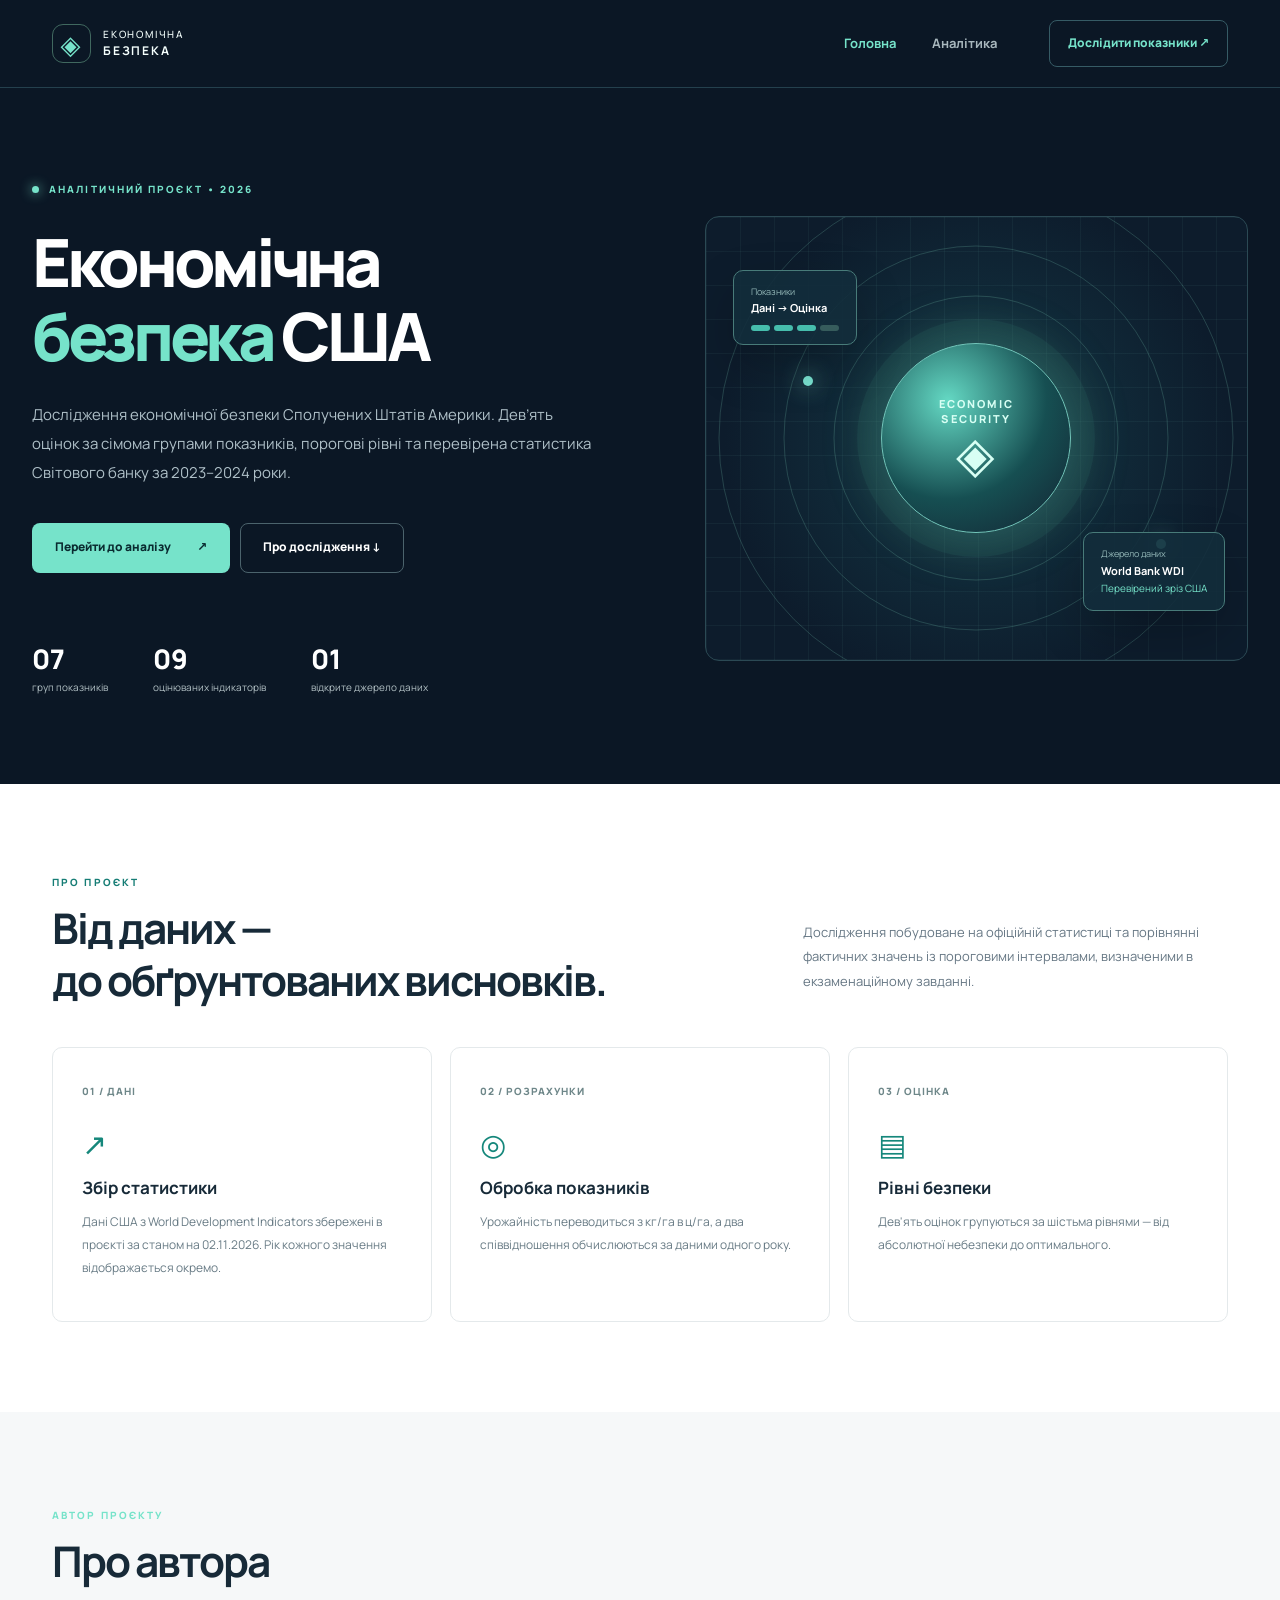
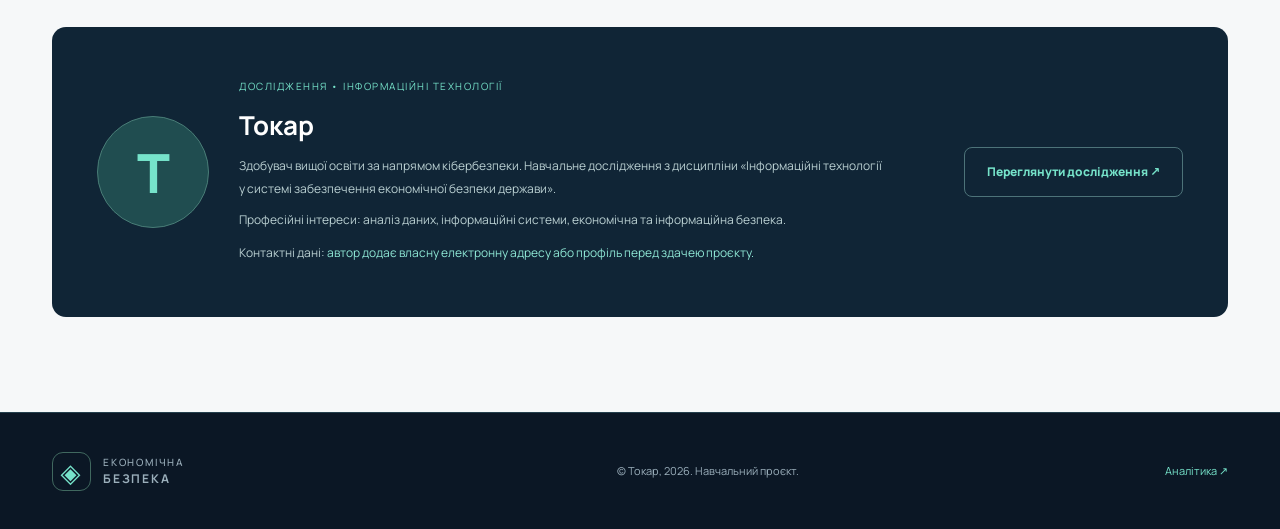
==== index.html @ b8176e13 "Add files via upload" ====
<!doctype html>
<html lang="uk">
<head>
  <meta charset="UTF-8" />
  <meta name="viewport" content="width=device-width, initial-scale=1" />
  <meta name="description" content="Інтерактивний аналіз економічної безпеки країни за показниками Світового банку" />
  <title>Економічна безпека США — Головна</title>
  <link rel="stylesheet" href="styles.css" />
</head>
<body data-page="home">
  <header class="site-header"><div class="container nav-inner">
    <a href="index.html" class="brand" aria-label="На головну"><span class="brand-mark">◈</span><span>ЕКОНОМІЧНА<br><b>БЕЗПЕКА</b></span></a>
    <nav class="main-nav" aria-label="Основна навігація"><a href="index.html" class="active" aria-current="page">Головна</a><a href="analysis.html">Аналітика</a></nav>
    <a class="nav-cta" href="analysis.html">Дослідити показники <span aria-hidden="true">↗</span></a>
  </div></header>
  <main>
    <section class="hero container">
      <div class="hero-copy">
        <div class="eyebrow"><span class="live-dot"></span> АНАЛІТИЧНИЙ ПРОЄКТ • 2026</div>
        <h1>Економічна<br><em>безпека</em> США</h1>
        <p class="hero-description">Дослідження економічної безпеки Сполучених Штатів Америки. Дев’ять оцінок за сімома групами показників, порогові рівні та перевірена статистика Світового банку за 2023–2024 роки.</p>
        <div class="hero-actions"><a href="analysis.html" class="btn btn-primary">Перейти до аналізу <span>↗</span></a><a href="#about" class="btn btn-secondary">Про дослідження ↓</a></div>
        <div class="hero-footer"><div><strong>07</strong><span>груп показників</span></div><div><strong>09</strong><span>оцінюваних індикаторів</span></div><div><strong>01</strong><span>відкрите джерело даних</span></div></div>
      </div>
      <div class="hero-visual" aria-hidden="true"><div class="visual-grid"></div><div class="glow glow-1"></div><div class="glow glow-2"></div><div class="center-orb"><span>ECONOMIC<br>SECURITY</span><b>◈</b></div><div class="orbit orbit-1"></div><div class="orbit orbit-2"></div><div class="orbit orbit-3"></div><div class="float-card fc-top"><small>Показники</small><strong>Дані → Оцінка</strong><span class="mini-dots"><i></i><i></i><i></i><i></i></span></div><div class="float-card fc-bottom"><small>Джерело даних</small><strong>World Bank WDI</strong><span>Перевірений зріз США</span></div></div>
    </section>
    <section id="about" class="section-block light-block"><div class="container">
      <div class="section-head"><div><div class="eyebrow dark-eyebrow">ПРО ПРОЄКТ</div><h2>Від даних —<br>до обґрунтованих висновків.</h2></div><p>Дослідження побудоване на офіційній статистиці та порівнянні фактичних значень із пороговими інтервалами, визначеними в екзаменаційному завданні.</p></div>
      <div class="steps"><article class="step"><span class="step-no">01 / ДАНІ</span><div class="step-icon">↗</div><h3>Збір статистики</h3><p>Дані США з World Development Indicators збережені в проєкті за станом на 02.11.2026. Рік кожного значення відображається окремо.</p></article><article class="step"><span class="step-no">02 / РОЗРАХУНКИ</span><div class="step-icon">◎</div><h3>Обробка показників</h3><p>Урожайність переводиться з кг/га в ц/га, а два співвідношення обчислюються за даними одного року.</p></article><article class="step"><span class="step-no">03 / ОЦІНКА</span><div class="step-icon">▤</div><h3>Рівні безпеки</h3><p>Дев'ять оцінок групуються за шістьма рівнями — від абсолютної небезпеки до оптимального.</p></article></div>
    </div></section>
    <section class="author-section container"><div class="section-head"><div><div class="eyebrow">АВТОР ПРОЄКТУ</div><h2>Про автора</h2></div></div><div class="author-panel"><div class="author-avatar">Т</div><div class="author-text"><span class="muted-caption">ДОСЛІДЖЕННЯ • ІНФОРМАЦІЙНІ ТЕХНОЛОГІЇ</span><h3>Токар</h3><p>Здобувач вищої освіти за напрямом кібербезпеки. Навчальне дослідження з дисципліни «Інформаційні технології у системі забезпечення економічної безпеки держави».</p><p>Професійні інтереси: аналіз даних, інформаційні системи, економічна та інформаційна безпека.</p><p class="author-contact" id="contact">Контактні дані: <span class="accent-text">автор додає власну електронну адресу або профіль перед здачею проєкту.</span></p></div><a href="analysis.html" class="btn btn-outline-light">Переглянути дослідження ↗</a></div></section>
  </main>
  <footer class="site-footer"><div class="container footer-inner"><div class="brand footer-brand"><span class="brand-mark">◈</span><span>ЕКОНОМІЧНА<br><b>БЕЗПЕКА</b></span></div><span>© Токар, 2026. Навчальний проєкт.</span><a href="analysis.html">Аналітика ↗</a></div></footer>
</body>
</html>
---- styles.css ----
@import url('https://fonts.googleapis.com/css2?family=DM+Sans:wght@400;500;600;700&family=Manrope:wght@400;500;600;700;800&display=swap');
:root{--navy:#0b1725;--navy2:#102536;--teal:#76e3ca;--ink:#172a38;--gray:#667784;--paper:#f6f8f9;--line:#e4e9eb;--white:#fff;--danger:#c34a56;--warning:#bd842d;--safe:#168773;--font:'Manrope',system-ui,-apple-system,BlinkMacSystemFont,'Segoe UI',sans-serif}
*{box-sizing:border-box}html{scroll-behavior:smooth}body{margin:0;font-family:var(--font);color:var(--ink);background:var(--paper);font-size:15px;line-height:1.7}a{color:inherit;text-decoration:none}button,input,select{font:inherit}button{cursor:pointer}.container{max-width:1240px;margin-inline:auto;padding-inline:32px}.site-header{background:var(--navy);color:#f5fffd;border-bottom:1px solid #24404d}.nav-inner{min-height:87px;display:flex;align-items:center;gap:52px}.brand{display:inline-flex;align-items:center;gap:12px;font-size:10px;letter-spacing:.18em;line-height:1.48;font-weight:500;min-width:200px}.brand b{font-size:12px}.brand-mark{display:grid;place-items:center;width:39px;height:39px;border:1px solid #40685f;color:var(--teal);font-size:26px;border-radius:11px}.main-nav{display:flex;gap:36px;margin-left:auto}.main-nav a{font-size:13px;font-weight:700;color:#a8b7bd}.main-nav a:hover,.main-nav a.active{color:var(--teal)}.nav-cta{border:1px solid #365b65;background:transparent;border-radius:8px;padding:12px 18px;color:var(--teal);font-weight:800;font-size:12px;white-space:nowrap}.nav-cta:hover{border-color:var(--teal)}.hero{min-height:655px;padding-block:93px 88px;display:grid;grid-template-columns:1.08fr .92fr;align-items:center;gap:35px;color:var(--white);max-width:none;background:var(--navy)}.hero>*{max-width:650px}.hero-copy{justify-self:end;width:100%}.hero-visual{justify-self:start;width:100%;height:445px;position:relative;overflow:hidden;border-radius:14px;border:1px solid #2b4954;background:radial-gradient(circle at center,#1d4b4a,#102837 42%,#0d1c2c 72%)}.eyebrow{font-size:10px;letter-spacing:.21em;font-weight:800;color:var(--teal);display:flex;align-items:center;gap:10px}.live-dot{width:7px;height:7px;background:var(--teal);border-radius:50%;box-shadow:0 0 12px var(--teal)}h1,h2,h3,p{margin-top:0}h1{font-size:clamp(50px,5.2vw,83px);line-height:1.11;letter-spacing:-.065em;font-weight:800;margin:27px 0}h1 em{font-style:normal;color:var(--teal)}.hero-description{max-width:560px;color:#afc0c8;line-height:1.95;font-size:15px}.hero-actions{display:flex;gap:10px;margin-top:35px;flex-wrap:wrap}.btn{min-height:50px;display:inline-flex;align-items:center;justify-content:center;gap:26px;border-radius:8px;padding:11px 22px;font-weight:800;font-size:12px;border:1px solid transparent}.btn-primary{background:var(--teal);color:#0a2b30}.btn-primary:hover{background:#9cf5df}.btn-secondary{color:white;border-color:#4b636c}.btn-secondary:hover{background:#213845}.hero-footer{display:flex;gap:45px;padding-top:70px}.hero-footer>div{display:flex;flex-direction:column}.hero-footer strong{font-size:27px;line-height:1.2;font-weight:800;color:#fff}.hero-footer span{font-size:10px;color:#b2c0c4;margin-top:4px}.visual-grid{position:absolute;inset:0;background-image:linear-gradient(#7dccbf0f 1px,transparent 1px),linear-gradient(90deg,#7dccbf0f 1px,transparent 1px);background-size:34px 34px}.center-orb{width:190px;height:190px;left:50%;top:50%;transform:translate(-50%,-50%);position:absolute;background:radial-gradient(circle at 35% 30%,#64d8c3,#164f52 55%,#14313c 85%);border:1px solid #73c7bb;border-radius:50%;box-shadow:0 0 60px #66dec840,0 0 0 24px #2a5d5740;display:flex;align-items:center;justify-content:center;flex-direction:column;color:#d8fff4;line-height:1.4;font-size:11px;letter-spacing:.19em;text-align:center;font-weight:800}.center-orb b{font-size:50px;font-weight:400;line-height:1.1}.orbit{position:absolute;border:1px solid #7dcbb738;border-radius:50%;left:50%;top:50%;transform:translate(-50%,-50%)}.orbit-1{width:285px;height:285px}.orbit-2{width:385px;height:385px}.orbit-3{width:515px;height:515px}.glow{position:absolute;width:10px;height:10px;border-radius:50%;background:#7ae2d1;box-shadow:0 0 22px #7ae2d1}.glow-1{left:18%;top:36%}.glow-2{right:15%;bottom:25%}.float-card{position:absolute;background:#122d3be5;border:1px solid #487b79;border-radius:10px;padding:13px 17px;display:flex;flex-direction:column;box-shadow:0 20px 50px #0003}.float-card small{font-size:9px;color:#94b8b8}.float-card strong{font-size:11px;color:#fff}.float-card>span{font-size:10px;color:var(--teal)}.fc-top{left:5%;top:12%}.fc-bottom{right:4%;bottom:11%}.mini-dots{display:flex;gap:4px;margin-top:7px}.mini-dots i{height:6px;width:19px;border-radius:3px;background:#46bdac}.mini-dots i:last-child{background:#365c5c}.section-block{padding:90px 0}.light-block{background:#fff}.section-head{display:flex;justify-content:space-between;gap:60px;align-items:end;margin-bottom:40px}.section-head h2,.section-heading-row h2{font-size:clamp(29px,3.3vw,44px);line-height:1.23;letter-spacing:-.047em;margin:12px 0 0}.section-head>p{max-width:425px;color:var(--gray);font-size:13px;line-height:1.9}.dark-eyebrow{color:#167d75}.steps{display:grid;grid-template-columns:repeat(3,1fr);gap:18px}.step{border:1px solid var(--line);padding:29px;border-radius:10px;min-height:252px}.step-no{font-size:10px;letter-spacing:.1em;font-weight:800;color:#6e8789}.step-icon{color:#15877b;font-size:30px;margin-top:16px}.step h3{font-size:17px;margin:5px 0 8px}.step p{font-size:12px;color:#687b85;line-height:1.9}.author-section{padding-block:95px}.author-panel{display:flex;align-items:center;gap:30px;padding:45px;background:var(--navy2);color:white;border-radius:14px}.author-avatar{flex:0 0 112px;height:112px;display:grid;place-items:center;background:#204d50;border:1px solid #497d77;color:var(--teal);border-radius:100%;font-size:54px;font-weight:800}.author-text{max-width:650px;flex:1}.muted-caption{font-size:10px;color:var(--teal);letter-spacing:.15em}.author-text h3{font-size:26px;margin:5px 0 8px}.author-text p{font-size:12px;color:#bad0d2;line-height:1.9;margin-bottom:8px}.author-contact{margin-top:10px}.accent-text{color:#8ee7d5}.author-panel>.btn{margin-left:auto;white-space:nowrap}.btn-outline-light{border-color:#4d7379;color:var(--teal)}.site-footer{background:var(--navy);border-top:1px solid #24404d;color:#9bafbb}.footer-inner{display:flex;align-items:center;justify-content:space-between;gap:20px;min-height:116px}.footer-inner>span,.footer-inner>a{font-size:11px}.footer-inner>a{color:var(--teal)}
/* ANALYTICS */
body[data-page=analysis]{background:#f7f9f9}.analysis-hero{max-width:none;background:var(--navy);color:white;padding-top:72px;padding-bottom:70px}.analysis-hero>*{max-width:1176px;margin-inline:auto}.analysis-hero h1{font-size:clamp(46px,4.7vw,74px);margin-bottom:18px}.analysis-hero>p{font-size:14px;color:#b8c7ce;line-height:1.9;max-width:730px;margin-inline:auto auto}.analysis-hero>.eyebrow{max-width:1176px}.country-toolbar{margin-top:34px;padding:20px;background:#173143;border:1px solid #365262;border-radius:12px;display:flex;align-items:end;gap:12px;flex-wrap:wrap}.field-group{flex:1;min-width:180px}.field-group label{display:block;font-size:10px;color:#a7c0c4;font-weight:800;margin-bottom:6px;letter-spacing:.04em}.field-group select,.field-group input{width:100%;background:#f8fbfb;border:0;border-radius:7px;padding:12px 13px;color:#213d45;font-size:13px;min-height:49px}.country-toolbar .btn{min-height:49px}.notice{margin-top:13px;font-size:11px;color:#acc7c7;padding:10px 14px;border-radius:6px;background:#18303a}.notice.error{color:#ffcbca;background:#542f39}.notice.ok{color:#a6efdc;background:#183d3d}.dashboard{padding-block:70px 105px}.dashboard-overview{display:flex;gap:35px;align-items:stretch;justify-content:space-between;padding-bottom:38px;border-bottom:1px solid var(--line)}.overview-heading{flex:1}.overview-heading h2{font-size:36px;line-height:1.2;margin:8px 0}.overview-heading p{font-size:12px;color:#71818a;max-width:510px}.stats-row{display:grid;grid-template-columns:repeat(3,1fr);gap:12px;flex:1.3}.stat-card{border:1px solid var(--line);border-radius:11px;padding:20px;background:#fff;display:flex;flex-direction:column;justify-content:space-between}.stat-card>span{font-size:10px;color:#647984;font-weight:700}.stat-card strong{font-size:31px;font-weight:800;letter-spacing:-.03em;line-height:1.4}.stat-card small{font-size:9px;color:#819198}.section-heading-row{display:flex;align-items:end;justify-content:space-between;gap:20px;margin:56px 0 25px}.section-heading-row h2{font-size:30px}.section-note{font-size:11px;color:#798891;align-self:end}.indicator-grid{display:grid;grid-template-columns:repeat(3,minmax(0,1fr));gap:15px}.indicator-card{padding:22px;border:1px solid var(--line);border-radius:11px;background:#fff;display:flex;flex-direction:column;min-height:231px}.indicator-card .card-label{font-size:11px;color:#67808b;font-weight:800;min-height:38px;line-height:1.5}.indicator-card .card-value{font-size:31px;font-weight:800;letter-spacing:-.04em;line-height:1.2;margin:14px 0 5px;overflow-wrap:anywhere}.indicator-card .card-value small{font-size:12px;font-weight:600;letter-spacing:0;color:#71818b;margin-left:5px}.indicator-card .card-meta{font-size:10px;color:#8da0a5}.indicator-card .status-chip{margin-top:auto;align-self:start}.status-chip{display:inline-flex;align-items:center;gap:6px;font-size:10px;font-weight:800;line-height:1.4;padding:6px 10px;border-radius:6px;white-space:normal}.level-5{background:#e5f8f1;color:#087b60}.level-4{background:#e3f2ec;color:#187d67}.level-3{background:#fff4da;color:#966317}.level-2{background:#fff0e8;color:#b9682d}.level-1{background:#fce8e5;color:#ad4a43}.level-0{background:#fde4e8;color:#a32e4c}.level-na{background:#e8edef;color:#647b84}.skeleton-card{height:225px;background:linear-gradient(110deg,#e8eeef 8%,#f4f6f6 18%,#e8eeef 33%);background-size:180% 100%;animation:skeleton 1.3s linear infinite;border-radius:10px}@keyframes skeleton{to{background-position-x:-200%}}.small-button{background:#fff;border:1px solid var(--line);border-radius:7px;color:#1d4850;font-weight:800;padding:9px 12px;font-size:11px}.small-button:hover{border-color:#138e7d}.table-wrap{overflow-x:auto;background:white;border:1px solid var(--line);border-radius:10px}table{width:100%;border-collapse:collapse;text-align:left;min-width:720px}th{font-size:10px;letter-spacing:.065em;color:#6b7d85;text-transform:uppercase;background:#f5f8f8}td{font-size:11px;color:#314c58}td,th{padding:14px 15px;border-bottom:1px solid #e9eeef}tbody tr:last-child td{border-bottom:0}.charts-grid{display:grid;grid-template-columns:repeat(2,minmax(0,1fr));gap:16px}.chart-card{background:white;border:1px solid var(--line);padding:22px;border-radius:11px}.chart-card h3{font-size:14px;margin-bottom:4px}.chart-subtitle{font-size:10px;color:#7a8d96;margin-bottom:13px}.chart-svg{width:100%;height:auto;display:block}.chart-legend{display:flex;gap:18px;flex-wrap:wrap;font-size:10px;color:#607984}.chart-legend span{display:flex;align-items:center;gap:7px}.legend-dot{width:8px;height:8px;border-radius:50%;display:inline-block}.conclusion-grid{display:grid;grid-template-columns:1fr 1fr;gap:16px}.conclusion-card{background:#fff;padding:25px;border:1px solid var(--line);border-radius:11px;min-height:200px}.conclusion-card h3{font-size:16px;margin:8px 0 16px}.card-icon{font-weight:800;border-radius:100%;height:30px;width:30px;display:grid;place-items:center}.card-icon.risk{color:#b13d55;background:#fce9eb}.card-icon.positive{color:#128b72;background:#dcf5ed}.conclusion-card ul{margin:0;padding-left:18px;font-size:12px;color:#49636d;line-height:2}.conclusion-card p{font-size:12px;color:#667d86}.summary-note{background:#103343;border-radius:11px;color:white;padding:28px;margin-top:16px}.summary-note strong{font-size:13px;color:var(--teal)}.summary-note p{color:#d3e4e8;font-size:12px;line-height:1.9;margin:10px 0 0}.method-intro,.sources-section>p{font-size:12px;color:#667d85;line-height:1.9}.formula-grid{display:grid;grid-template-columns:repeat(3,minmax(0,1fr));gap:12px;margin-top:20px}.formula-card{background:white;border:1px solid var(--line);border-radius:10px;padding:17px}.formula-card span{font-size:10px;font-weight:800;color:#5c7680;display:block;min-height:35px}.formula-card code{display:block;font-size:11px;color:#116d64;word-break:break-word;margin:5px 0 10px;font-weight:800}.formula-card p{color:#8a999c;font-size:10px;margin:0}.threshold-group{border:1px solid var(--line);border-radius:9px;padding:16px 18px;margin-top:12px;background:#fff}.threshold-group summary{cursor:pointer;font-weight:800;font-size:12px}.threshold-grid{display:flex;flex-wrap:wrap;gap:7px;margin-top:14px}.threshold-item{padding:8px;border:1px solid #e7eff0;border-radius:6px;font-size:10px;background:#fafcfc}.threshold-item span{display:block;color:#6d838b}.threshold-item strong{display:block;color:#244853}.sources-list{display:grid;grid-template-columns:repeat(2,minmax(0,1fr));gap:6px;margin-top:20px}.sources-list a{font-size:11px;overflow-wrap:anywhere;background:#fff;border:1px solid var(--line);border-radius:7px;padding:12px 14px;color:#0e7777}.sources-list a:hover{text-decoration:underline}.data-meta{font-size:10px!important;margin-top:20px;color:#86969b!important}
@media(max-width:1050px){.hero{grid-template-columns:1fr 1fr}.hero-footer{gap:20px}.author-panel{flex-wrap:wrap}.author-panel>.btn{margin-left:142px}.dashboard-overview{flex-direction:column}}@media(max-width:760px){.container{padding-inline:19px}.site-header .container{padding-inline:16px}.nav-inner{min-height:70px;gap:10px}.brand{min-width:auto;font-size:8px}.brand b{font-size:9px}.brand-mark{width:33px;height:33px;font-size:22px}.main-nav{gap:13px;margin-left:auto}.main-nav a{font-size:11px}.nav-cta{display:none}.hero{display:flex;flex-direction:column;align-items:stretch;padding-top:57px;padding-bottom:53px;gap:35px}.hero>*{max-width:none}.hero-visual{height:330px}.hero-footer{padding-top:45px;justify-content:space-between}.hero-footer strong{font-size:23px}.hero-footer span{font-size:9px}.section-block{padding:65px 0}.section-head{display:block}.section-head>p{margin-top:20px}.steps{grid-template-columns:1fr}.step{min-height:auto}.author-section{padding-block:65px}.author-panel{padding:25px;gap:20px}.author-avatar{flex-basis:65px;height:65px;font-size:35px}.author-text{flex-basis:100%}.author-panel>.btn{margin-left:0}.footer-inner{flex-wrap:wrap;min-height:145px}.analysis-hero{padding-top:49px;padding-bottom:42px}.analysis-hero h1{font-size:42px}.country-toolbar{display:block}.field-group{margin-bottom:12px}.country-toolbar .btn{width:100%}.dashboard{padding-block:43px 70px}.stats-row{gap:7px}.stat-card{padding:13px}.stat-card strong{font-size:23px}.stat-card>span{font-size:9px;min-height:29px}.stat-card small{font-size:8px}.overview-heading h2{font-size:30px}.section-heading-row{align-items:start;flex-wrap:wrap;margin-top:42px}.indicator-grid{grid-template-columns:repeat(2,minmax(0,1fr));gap:9px}.indicator-card{padding:13px;min-height:208px}.indicator-card .card-label{font-size:10px;min-height:49px}.indicator-card .card-value{font-size:24px}.charts-grid,.conclusion-grid,.formula-grid,.sources-list{grid-template-columns:1fr}.chart-card{padding:15px}.section-note{font-size:10px}.float-card{transform:scale(.86)}.fc-top{transform-origin:top left}.fc-bottom{transform-origin:bottom right}}
@media(max-width:380px){.brand span:last-child{display:none}.indicator-grid{grid-template-columns:1fr}.stat-card strong{font-size:20px}}
@media print{body{background:#fff!important;color:#000!important}.site-header,.site-footer,.country-toolbar,.print-btn,#download-csv,.hero-actions{display:none!important}.analysis-hero{background:white!important;color:#111!important;padding:15px 0!important}.analysis-hero h1{font-size:33px!important;color:#111}.analysis-hero p,.analysis-hero .eyebrow{color:#333!important}#data-notice{display:none}.container{max-width:none}.dashboard{padding:5px 0}.indicator-grid{grid-template-columns:repeat(3,1fr)}.indicator-card,.chart-card,.conclusion-card,.threshold-group{break-inside:avoid}.chart-card{padding:9px}.section-heading-row{margin:19px 0 10px}.section-heading-row h2{font-size:21px}.sources-list a{color:#000}.methodology{break-before:page}a{color:#000!important}}
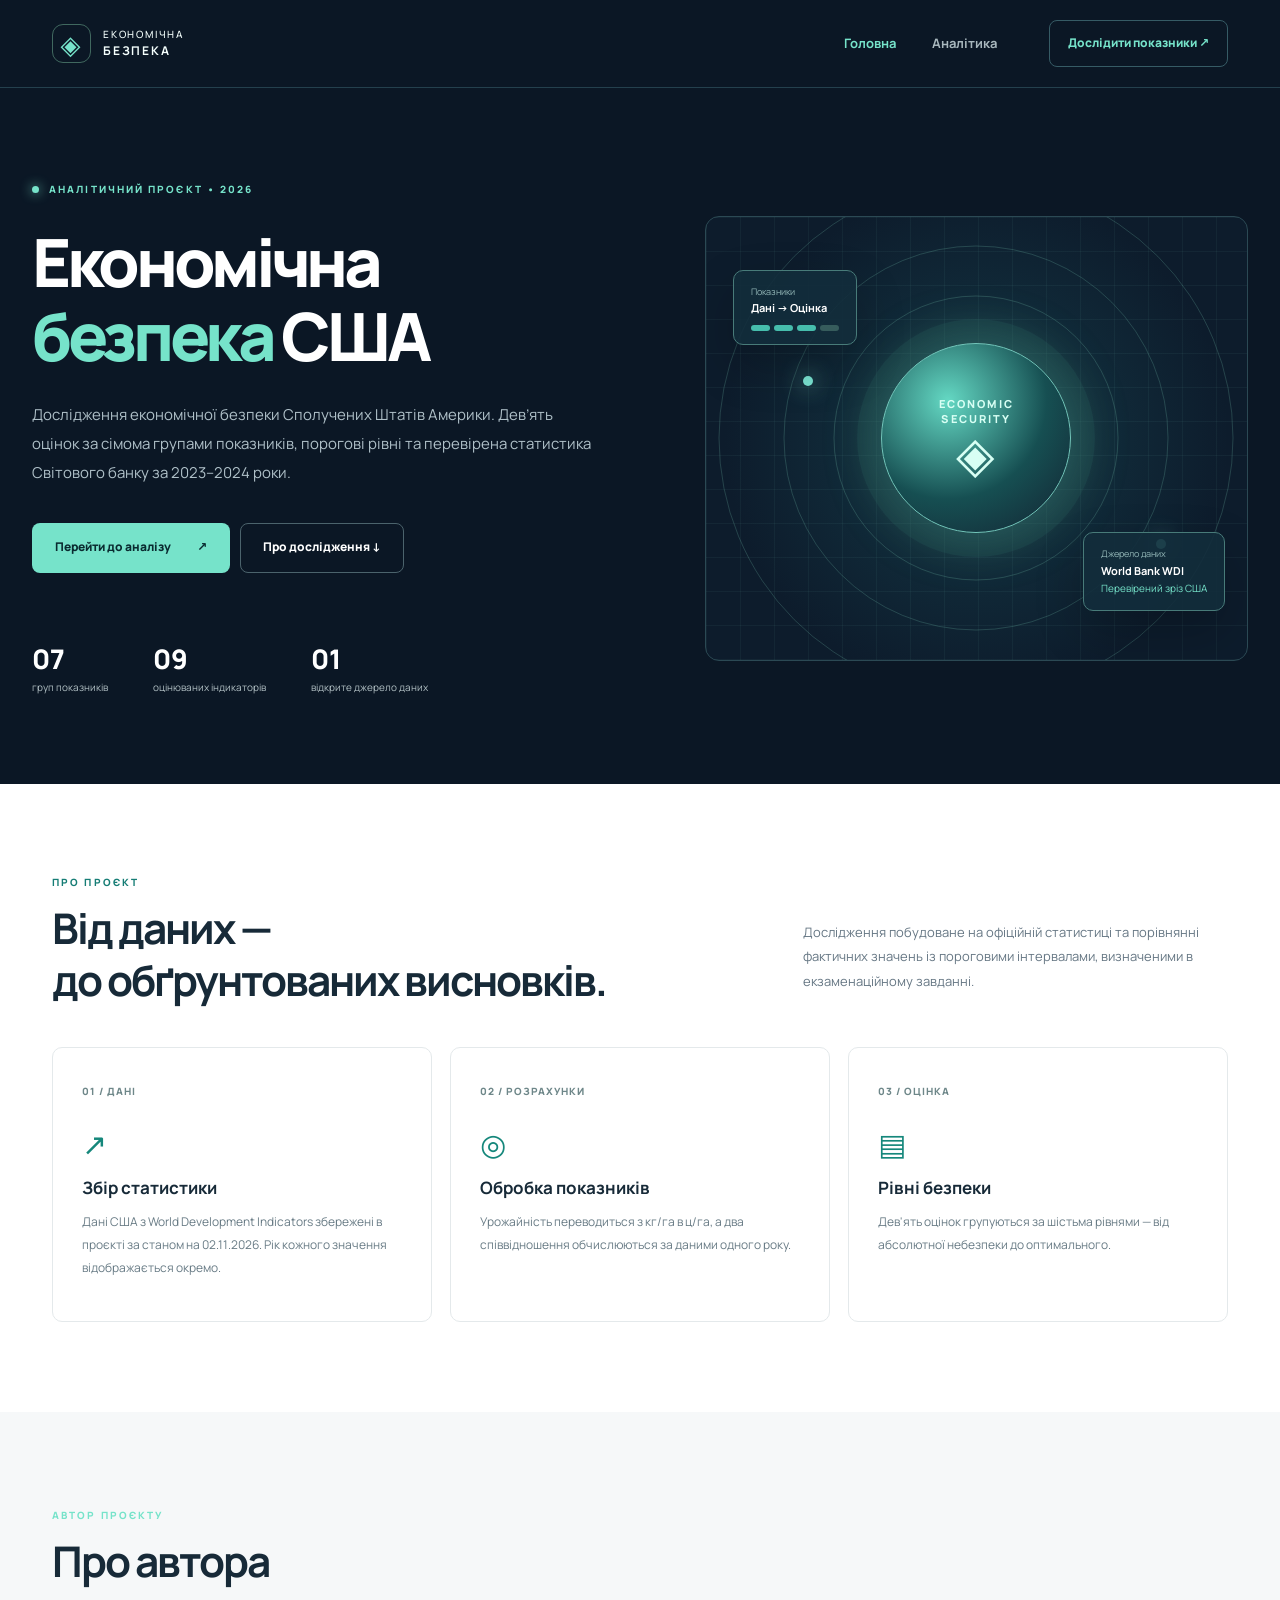
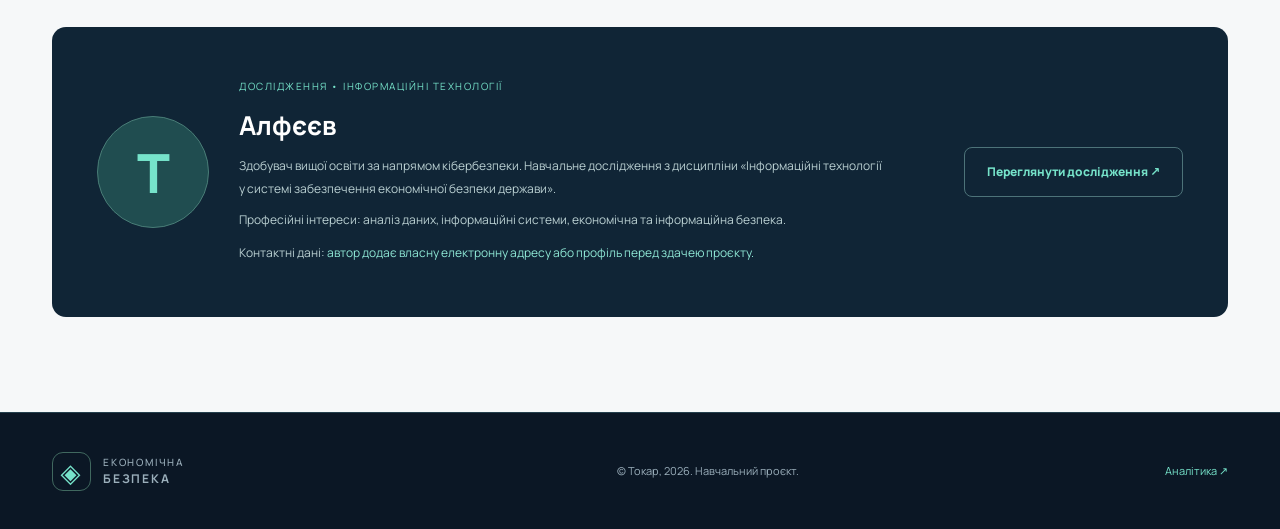
==== commit 3685607e: "Update index.html" ====
--- a/index.html
+++ b/index.html
@@ -28,7 +28,7 @@
       <div class="section-head"><div><div class="eyebrow dark-eyebrow">ПРО ПРОЄКТ</div><h2>Від даних —<br>до обґрунтованих висновків.</h2></div><p>Дослідження побудоване на офіційній статистиці та порівнянні фактичних значень із пороговими інтервалами, визначеними в екзаменаційному завданні.</p></div>
       <div class="steps"><article class="step"><span class="step-no">01 / ДАНІ</span><div class="step-icon">↗</div><h3>Збір статистики</h3><p>Дані США з World Development Indicators збережені в проєкті за станом на 02.11.2026. Рік кожного значення відображається окремо.</p></article><article class="step"><span class="step-no">02 / РОЗРАХУНКИ</span><div class="step-icon">◎</div><h3>Обробка показників</h3><p>Урожайність переводиться з кг/га в ц/га, а два співвідношення обчислюються за даними одного року.</p></article><article class="step"><span class="step-no">03 / ОЦІНКА</span><div class="step-icon">▤</div><h3>Рівні безпеки</h3><p>Дев'ять оцінок групуються за шістьма рівнями — від абсолютної небезпеки до оптимального.</p></article></div>
     </div></section>
-    <section class="author-section container"><div class="section-head"><div><div class="eyebrow">АВТОР ПРОЄКТУ</div><h2>Про автора</h2></div></div><div class="author-panel"><div class="author-avatar">Т</div><div class="author-text"><span class="muted-caption">ДОСЛІДЖЕННЯ • ІНФОРМАЦІЙНІ ТЕХНОЛОГІЇ</span><h3>Токар</h3><p>Здобувач вищої освіти за напрямом кібербезпеки. Навчальне дослідження з дисципліни «Інформаційні технології у системі забезпечення економічної безпеки держави».</p><p>Професійні інтереси: аналіз даних, інформаційні системи, економічна та інформаційна безпека.</p><p class="author-contact" id="contact">Контактні дані: <span class="accent-text">автор додає власну електронну адресу або профіль перед здачею проєкту.</span></p></div><a href="analysis.html" class="btn btn-outline-light">Переглянути дослідження ↗</a></div></section>
+    <section class="author-section container"><div class="section-head"><div><div class="eyebrow">АВТОР ПРОЄКТУ</div><h2>Про автора</h2></div></div><div class="author-panel"><div class="author-avatar">Т</div><div class="author-text"><span class="muted-caption">ДОСЛІДЖЕННЯ • ІНФОРМАЦІЙНІ ТЕХНОЛОГІЇ</span><h3>Алфєєв</h3><p>Здобувач вищої освіти за напрямом кібербезпеки. Навчальне дослідження з дисципліни «Інформаційні технології у системі забезпечення економічної безпеки держави».</p><p>Професійні інтереси: аналіз даних, інформаційні системи, економічна та інформаційна безпека.</p><p class="author-contact" id="contact">Контактні дані: <span class="accent-text">автор додає власну електронну адресу або профіль перед здачею проєкту.</span></p></div><a href="analysis.html" class="btn btn-outline-light">Переглянути дослідження ↗</a></div></section>
   </main>
   <footer class="site-footer"><div class="container footer-inner"><div class="brand footer-brand"><span class="brand-mark">◈</span><span>ЕКОНОМІЧНА<br><b>БЕЗПЕКА</b></span></div><span>© Токар, 2026. Навчальний проєкт.</span><a href="analysis.html">Аналітика ↗</a></div></footer>
 </body>
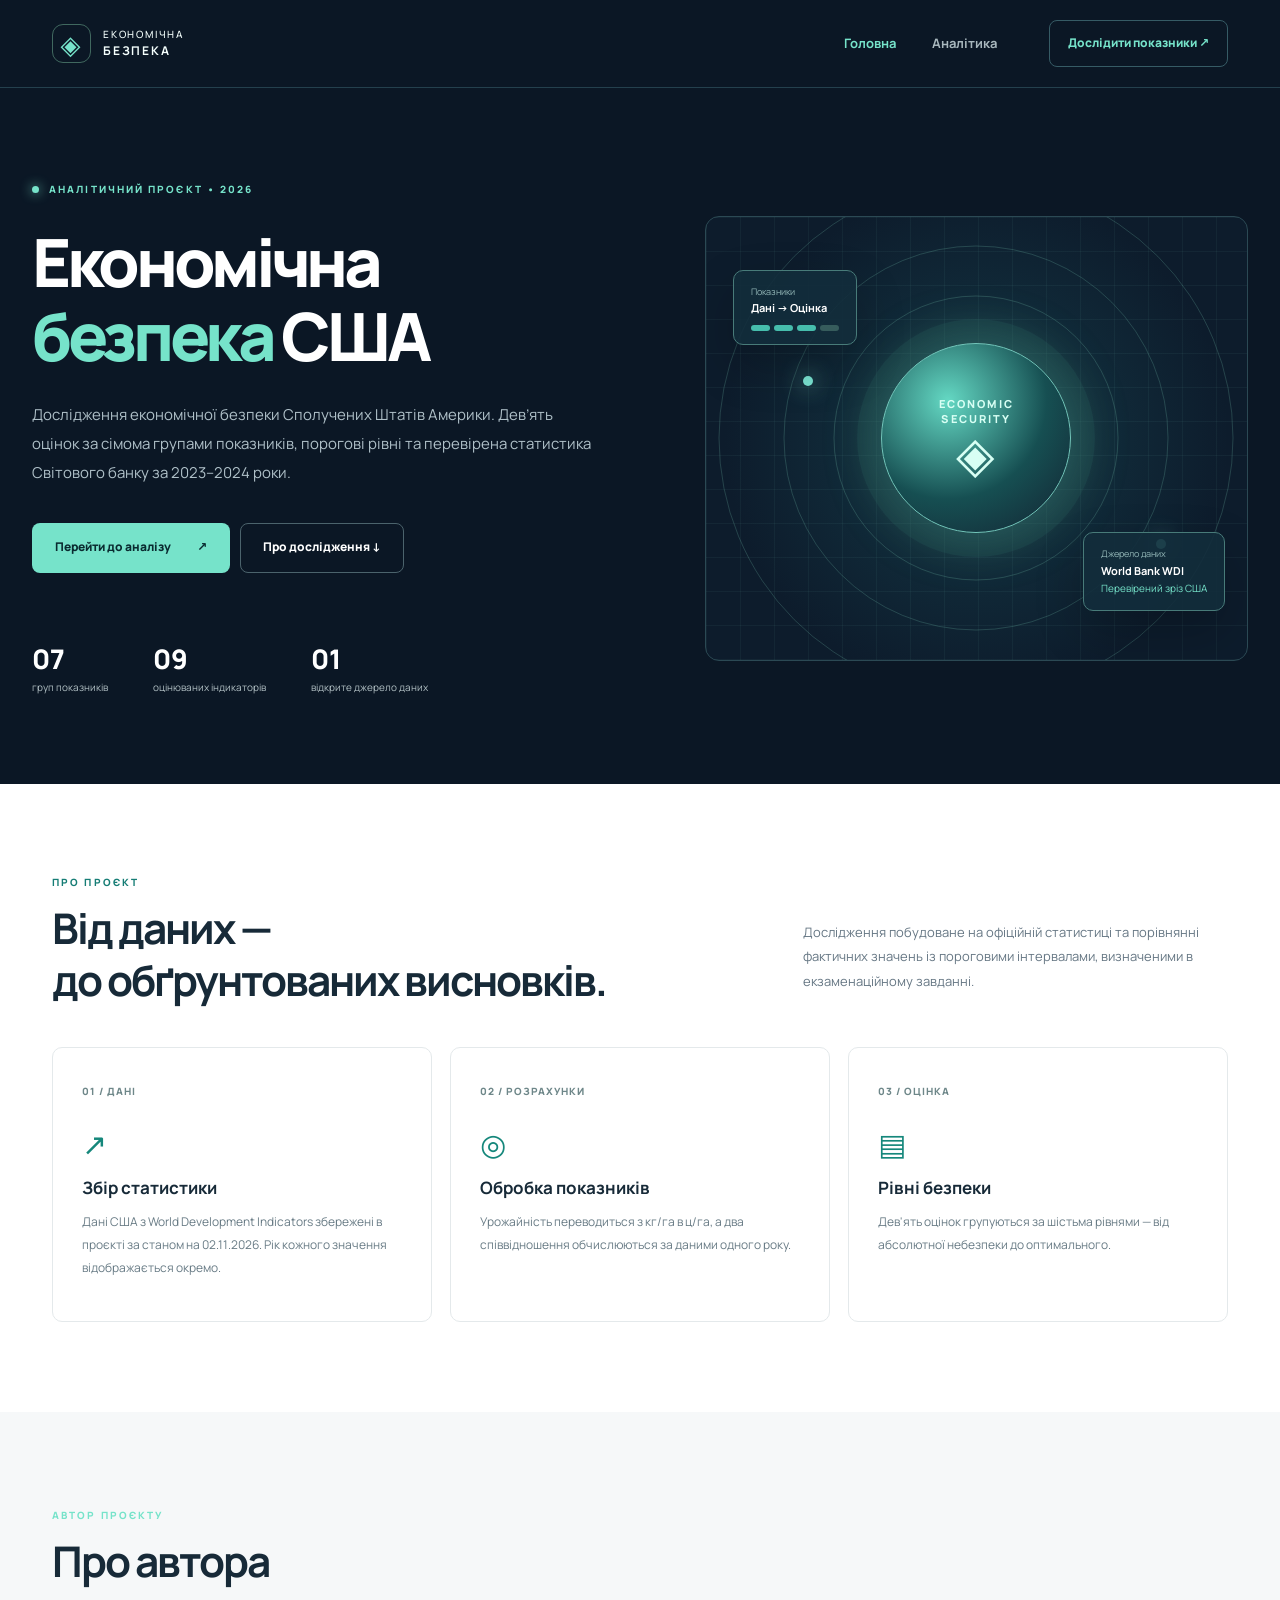
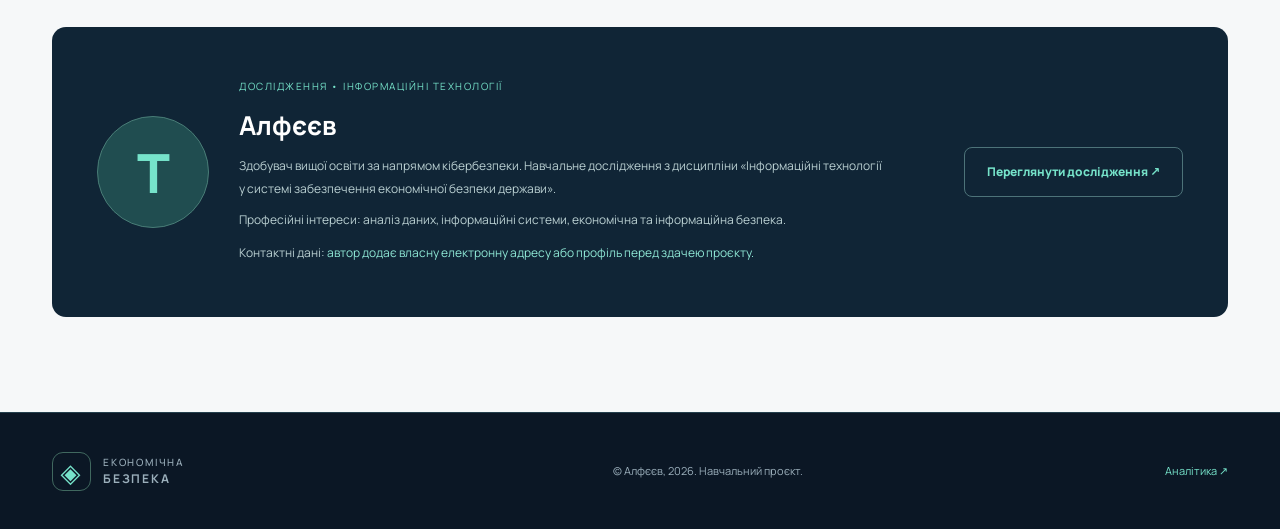
==== commit eb05dc23: "Update index.html" ====
--- a/index.html
+++ b/index.html
@@ -30,6 +30,6 @@
     </div></section>
     <section class="author-section container"><div class="section-head"><div><div class="eyebrow">АВТОР ПРОЄКТУ</div><h2>Про автора</h2></div></div><div class="author-panel"><div class="author-avatar">Т</div><div class="author-text"><span class="muted-caption">ДОСЛІДЖЕННЯ • ІНФОРМАЦІЙНІ ТЕХНОЛОГІЇ</span><h3>Алфєєв</h3><p>Здобувач вищої освіти за напрямом кібербезпеки. Навчальне дослідження з дисципліни «Інформаційні технології у системі забезпечення економічної безпеки держави».</p><p>Професійні інтереси: аналіз даних, інформаційні системи, економічна та інформаційна безпека.</p><p class="author-contact" id="contact">Контактні дані: <span class="accent-text">автор додає власну електронну адресу або профіль перед здачею проєкту.</span></p></div><a href="analysis.html" class="btn btn-outline-light">Переглянути дослідження ↗</a></div></section>
   </main>
-  <footer class="site-footer"><div class="container footer-inner"><div class="brand footer-brand"><span class="brand-mark">◈</span><span>ЕКОНОМІЧНА<br><b>БЕЗПЕКА</b></span></div><span>© Токар, 2026. Навчальний проєкт.</span><a href="analysis.html">Аналітика ↗</a></div></footer>
+  <footer class="site-footer"><div class="container footer-inner"><div class="brand footer-brand"><span class="brand-mark">◈</span><span>ЕКОНОМІЧНА<br><b>БЕЗПЕКА</b></span></div><span>© Алфєєв, 2026. Навчальний проєкт.</span><a href="analysis.html">Аналітика ↗</a></div></footer>
 </body>
 </html>
